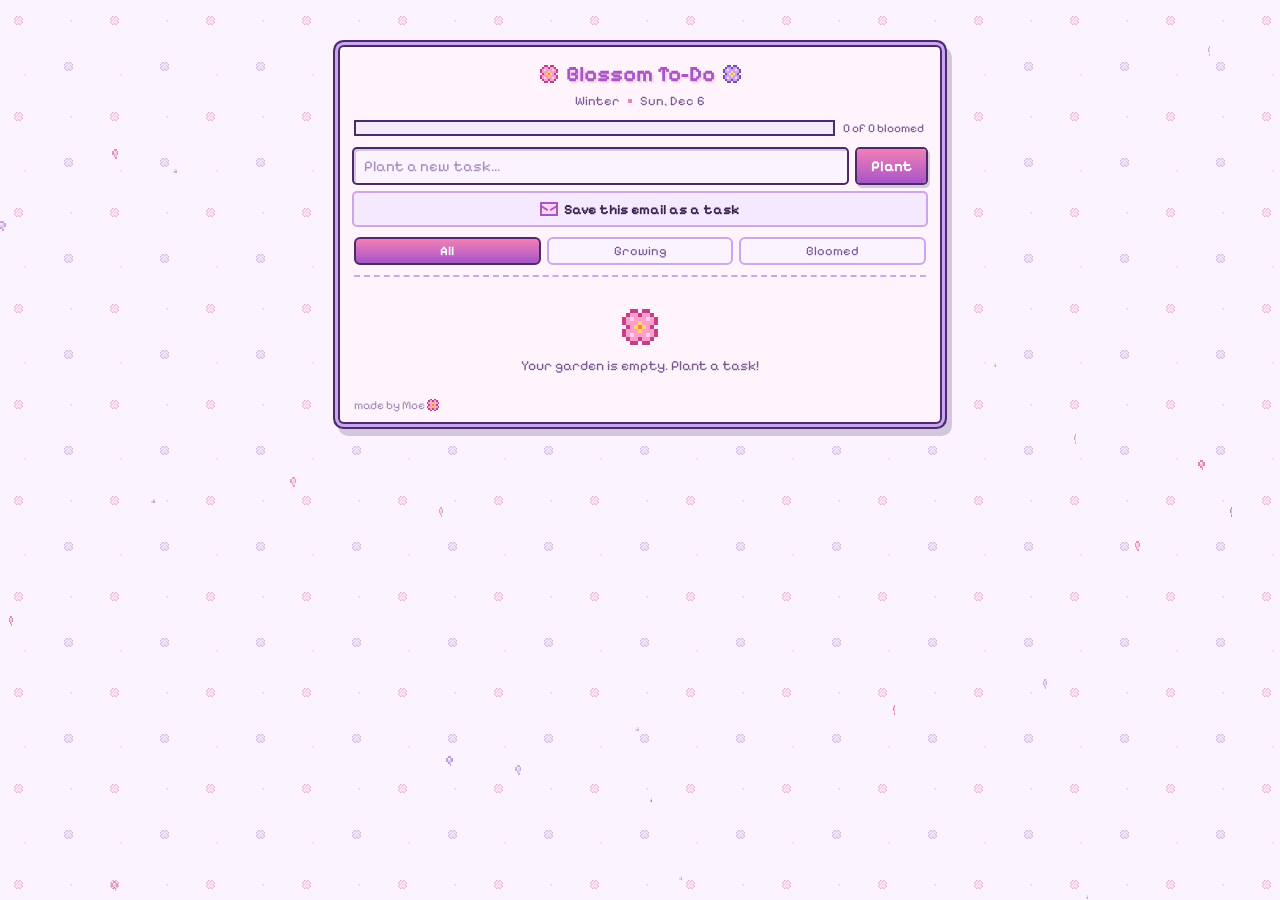
==== src/taskpane.html @ 9ad78dfc "Blossom To-Do website Co-Authored-By: Claude Opus 5.5 <noreply@anthropic.com>" ====
<!doctype html>
<html lang="en">
  <head>
    <meta charset="utf-8" />
    <meta name="viewport" content="width=device-width, initial-scale=1" />
    <title>Blossom To-Do</title>
    <script src="https://appsforoffice.microsoft.com/lib/1/hosted/office.js"></script>
    <script src="https://res.cdn.office.net/teams-js/2.22.0/js/MicrosoftTeams.min.js"></script>
    <link rel="stylesheet" href="taskpane.css" />
  </head>
  <body>
    <canvas id="petals" aria-hidden="true"></canvas>

    <main class="panel">
      <header class="title">
        <img src="../assets/img/blossom.svg" alt="" class="sprite sway" />
        <h1>Blossom To-Do</h1>
        <img src="../assets/img/blossom-lilac.svg" alt="" class="sprite sway delay" />
      </header>

      <div class="farm-date">
        <span id="season"></span>
        <span class="dot"></span>
        <span id="today"></span>
      </div>

      <section class="progress" aria-live="polite">
        <div class="progress-bar"><div id="progressFill"></div></div>
        <span id="progressText">0 of 0 bloomed</span>
      </section>

      <form id="addForm" class="add-row" autocomplete="off">
        <input id="newTask" type="text" maxlength="300" placeholder="Plant a new task..." aria-label="New task" />
        <button type="submit" class="btn btn-primary">Plant</button>
      </form>

      <button id="addEmail" type="button" class="btn btn-soft" hidden>
        <span class="env" aria-hidden="true"></span>
        <span>Save this email as a task</span>
      </button>

      <nav class="tabs" role="tablist">
        <button type="button" role="tab" data-filter="all" class="tab active">All</button>
        <button type="button" role="tab" data-filter="open" class="tab">Growing</button>
        <button type="button" role="tab" data-filter="done" class="tab">Bloomed</button>
      </nav>

      <ul id="list" class="list"></ul>

      <div id="empty" class="empty" hidden>
        <img src="../assets/img/blossom.svg" alt="" />
        <p id="emptyText">Your garden is empty. Plant a task!</p>
      </div>

      <footer>
        <button id="clearDone" type="button" class="link-btn">clear bloomed</button>
        <span class="credit">made by Moe <img src="../assets/img/blossom.svg" alt="" /></span>
      </footer>
    </main>

    <script src="taskpane.js"></script>
  </body>
</html>
---- src/taskpane.css ----
@font-face {
  font-family: "Blossom Pixel";
  src: url("../assets/fonts/PixelifySans.ttf") format("truetype");
  font-weight: 400 700;
  font-display: swap;
}

/* ---------- Palette (same as the YouTube theme) ------------------------ */

:root {
  --bg: #fbf3ff;
  --surface: #fff4fb;
  --raised: #f5e9ff;
  --hover: #ecdaff;
  --text: #3b2350;
  --text-2: #7a5a93;
  --text-3: #a68dbb;
  --accent: #a855c8;
  --accent-2: #f27fb5;
  --accent-soft: #ffd6ea;
  --frame-dark: #4a2a6b;
  --frame-mid: #c9a6ef;
  --frame-light: #f3e6ff;
  --shadow: rgba(74, 42, 107, 0.22);
  --tile: url("../assets/img/tile-light.svg");
  --check-bg: #fff;
  --check-border: var(--frame-dark);
  --font: "Blossom Pixel", "Segoe UI", sans-serif;
  color-scheme: light;
}

:root[data-theme="dark"] {
  --bg: #1d1327;
  --surface: #251932;
  --raised: #2f2041;
  --hover: #3b2852;
  --text: #f7ebff;
  --text-2: #c9addf;
  --text-3: #9a80b2;
  --accent: #d39bf7;
  --accent-2: #ff9ccb;
  --accent-soft: #4b2a4a;
  --frame-dark: #0f0818;
  --frame-mid: #8a5fb8;
  --frame-light: #3b2852;
  --shadow: rgba(0, 0, 0, 0.45);
  --tile: url("../assets/img/tile-dark.svg");
  --check-bg: var(--raised);
  --check-border: var(--frame-mid);
  color-scheme: dark;
}

* {
  box-sizing: border-box;
}

html,
body {
  margin: 0;
  min-height: 100%;
}

body {
  padding: 14px 12px 18px;
  font-family: var(--font);
  font-size: 15px;
  color: var(--text);
  background: var(--bg) var(--tile) 0 0 / 96px 96px;
  image-rendering: pixelated;
  -webkit-font-smoothing: antialiased;
}

#petals {
  position: fixed;
  inset: 0;
  width: 100vw;
  height: 100vh;
  pointer-events: none;
  z-index: 0;
}

/* ---------- Stardew-style parchment panel ----------------------------- */

.panel {
  position: relative;
  z-index: 1;
  max-width: 520px;
  margin: 7px auto;
  padding: 14px 14px 10px;
  background: var(--surface);
  border-radius: 4px;
  box-shadow:
    0 0 0 2px var(--frame-dark),
    0 0 0 5px var(--frame-mid),
    0 0 0 7px var(--frame-dark),
    5px 7px 0 7px var(--shadow);
}

.title {
  display: flex;
  align-items: center;
  justify-content: center;
  gap: 8px;
}

h1 {
  margin: 0;
  font-size: 22px;
  font-weight: 700;
  color: var(--accent);
  text-shadow: 2px 2px 0 var(--accent-soft);
  white-space: nowrap;
}

.sprite {
  width: 18px;
  height: 18px;
}
.sway {
  animation: sway 2.6s ease-in-out infinite;
}
.sway.delay {
  animation-delay: -1.3s;
}
@keyframes sway {
  0%, 100% { transform: rotate(-14deg); }
  50% { transform: rotate(14deg); }
}

.farm-date {
  display: flex;
  align-items: center;
  justify-content: center;
  gap: 8px;
  margin: 6px 0 12px;
  font-size: 13px;
  color: var(--text-2);
}
.farm-date .dot {
  width: 4px;
  height: 4px;
  background: var(--accent-2);
}

/* ---------- Progress ---------------------------------------------------- */

.progress {
  display: flex;
  align-items: center;
  gap: 10px;
  margin: 0 2px 14px;
}
.progress-bar {
  flex: 1;
  height: 12px;
  padding: 2px;
  background: var(--raised);
  box-shadow: 0 0 0 2px var(--frame-dark);
}
#progressFill {
  width: 0;
  height: 100%;
  background:
    repeating-linear-gradient(90deg, transparent 0 6px, rgba(255, 255, 255, 0.35) 6px 8px),
    linear-gradient(90deg, var(--accent-2), var(--accent));
  transition: width 0.35s steps(8);
}
#progressText {
  font-size: 12px;
  color: var(--text-2);
  white-space: nowrap;
}

/* ---------- Inputs & buttons ------------------------------------------- */

.add-row {
  display: flex;
  gap: 10px;
  margin-bottom: 10px;
}

input[type="text"] {
  flex: 1;
  min-width: 0;
  height: 34px;
  padding: 0 10px;
  font: inherit;
  color: var(--text);
  background: var(--bg);
  border: 0;
  border-radius: 3px;
  box-shadow: 0 0 0 2px var(--frame-dark), inset 2px 2px 0 var(--shadow);
  outline: none;
}
input[type="text"]::placeholder {
  color: var(--text-3);
}
input[type="text"]:focus {
  box-shadow: 0 0 0 2px var(--frame-dark), 0 0 0 4px var(--accent-2);
}

.btn {
  font: inherit;
  font-weight: 700;
  border: 0;
  border-radius: 3px;
  cursor: pointer;
  transition: transform 0.1s, filter 0.1s;
}
.btn:hover {
  transform: translateY(-1px);
  filter: brightness(1.05);
}
.btn:active {
  transform: translateY(1px);
}
.btn:focus-visible,
.tab:focus-visible,
.link-btn:focus-visible {
  outline: 2px dashed var(--accent);
  outline-offset: 3px;
}

.btn-primary {
  height: 34px;
  padding: 0 14px;
  color: #fff;
  background: linear-gradient(180deg, var(--accent-2), var(--accent));
  box-shadow: 0 0 0 2px var(--frame-dark), 2px 3px 0 2px var(--shadow);
}

.btn-soft {
  display: flex;
  align-items: center;
  justify-content: center;
  gap: 8px;
  width: 100%;
  height: 32px;
  margin: 4px 0 12px;
  font-size: 14px;
  color: var(--text);
  background: var(--raised);
  box-shadow: 0 0 0 2px var(--frame-mid);
}
.btn-soft:hover {
  background: var(--hover);
}

/* pixel envelope icon */
.env {
  position: relative;
  width: 14px;
  height: 10px;
  background: var(--accent-soft);
  box-shadow: 0 0 0 2px var(--accent);
}
.env::before,
.env::after {
  content: "";
  position: absolute;
  top: 1px;
  width: 8px;
  height: 2px;
  background: var(--accent);
}
.env::before {
  left: -1px;
  transform: rotate(32deg);
  transform-origin: left;
}
.env::after {
  right: -1px;
  transform: rotate(-32deg);
  transform-origin: right;
}

/* ---------- Tabs -------------------------------------------------------- */

.tabs {
  display: flex;
  gap: 6px;
  margin-bottom: 10px;
  border-bottom: 2px dashed var(--frame-mid);
  padding-bottom: 10px;
}
.tab {
  flex: 1;
  height: 28px;
  font: inherit;
  font-size: 13px;
  color: var(--text-2);
  background: var(--bg);
  border: 2px solid var(--frame-mid);
  border-radius: 6px;
  cursor: pointer;
}
.tab:hover {
  background: var(--hover);
}
.tab.active {
  color: #fff;
  font-weight: 700;
  background: linear-gradient(180deg, var(--accent-2), var(--accent));
  border-color: var(--frame-dark);
}

/* ---------- List -------------------------------------------------------- */

.list {
  list-style: none;
  margin: 0;
  padding: 0;
  display: flex;
  flex-direction: column;
  gap: 8px;
}

.item {
  display: flex;
  align-items: flex-start;
  gap: 10px;
  padding: 8px 8px 8px 10px;
  background: var(--bg);
  border-radius: 4px;
  box-shadow: 0 0 0 2px var(--frame-mid);
  animation: pop-in 0.22s steps(4);
}
.item:hover {
  background: var(--raised);
}
@keyframes pop-in {
  from { transform: scale(0.92); opacity: 0; }
  to { transform: scale(1); opacity: 1; }
}

/* Stardew-style pixel checkbox */
.check {
  position: relative;
  flex: none;
  width: 18px;
  height: 18px;
  margin-top: 1px;
  padding: 0;
  border: 0;
  background: var(--check-bg);
  box-shadow: 0 0 0 2px var(--check-border), inset 2px 2px 0 rgba(74, 42, 107, 0.15);
  cursor: pointer;
}
.item.done .check {
  background: var(--accent-2);
}
.item.done .check::after {
  content: "";
  position: absolute;
  left: 0;
  top: 0;
  width: 2px;
  height: 2px;
  box-shadow:
    3px 8px 0 #fff, 3px 10px 0 #fff,
    5px 10px 0 #fff, 5px 12px 0 #fff,
    7px 12px 0 #fff, 7px 10px 0 #fff,
    9px 8px 0 #fff, 9px 10px 0 #fff,
    11px 6px 0 #fff, 11px 8px 0 #fff,
    13px 4px 0 #fff, 13px 6px 0 #fff;
}
.check:focus-visible {
  outline: 2px dashed var(--accent);
  outline-offset: 4px;
}

.item-body {
  flex: 1;
  min-width: 0;
}
.item-text {
  display: block;
  line-height: 1.3;
  overflow-wrap: anywhere;
  cursor: text;
}
.item.done .item-text {
  color: var(--text-3);
  text-decoration: line-through;
  text-decoration-color: var(--accent-2);
  text-decoration-thickness: 2px;
}
.item-edit {
  width: 100%;
  height: 26px !important;
}

.item-meta {
  display: flex;
  align-items: center;
  gap: 6px;
  margin-top: 4px;
  font-size: 12px;
  color: var(--text-2);
}
.email-link {
  max-width: 100%;
  padding: 0;
  overflow: hidden;
  font: inherit;
  color: var(--accent);
  text-align: left;
  text-overflow: ellipsis;
  white-space: nowrap;
  background: none;
  border: 0;
  cursor: pointer;
}
button.email-link:hover {
  text-decoration: underline dotted;
}
span.email-link {
  cursor: default;
}

.delete {
  flex: none;
  width: 22px;
  height: 22px;
  padding: 0;
  font: inherit;
  font-size: 16px;
  line-height: 1;
  color: var(--text-3);
  background: none;
  border: 0;
  border-radius: 3px;
  cursor: pointer;
  opacity: 0;
  transition: opacity 0.12s;
}
.item:hover .delete,
.delete:focus-visible {
  opacity: 1;
}
.delete:hover {
  color: #fff;
  background: var(--accent-2);
}

.empty {
  padding: 22px 0 10px;
  text-align: center;
  color: var(--text-2);
}
.empty img {
  width: 36px;
  height: 36px;
  animation: sway 2.6s ease-in-out infinite;
}
.empty p {
  margin: 8px 0 0;
  font-size: 14px;
}

/* ---------- Footer ------------------------------------------------------ */

footer {
  display: flex;
  align-items: center;
  justify-content: space-between;
  margin-top: 14px;
  font-size: 12px;
  color: var(--text-3);
}
.link-btn {
  padding: 0;
  font: inherit;
  color: var(--text-2);
  text-decoration: underline dotted;
  background: none;
  border: 0;
  cursor: pointer;
}
.link-btn:hover {
  color: var(--accent-2);
}
.credit img {
  width: 12px;
  height: 12px;
  vertical-align: -2px;
}

@media (prefers-reduced-motion: reduce) {
  *,
  *::before,
  *::after {
    animation: none !important;
    transition: none !important;
  }
}

/* Full-size app view (Outlook app bar): give the panel some breathing room */
@media (min-width: 700px) {
  body {
    padding-top: 40px;
  }
  .panel {
    max-width: 600px;
  }
}
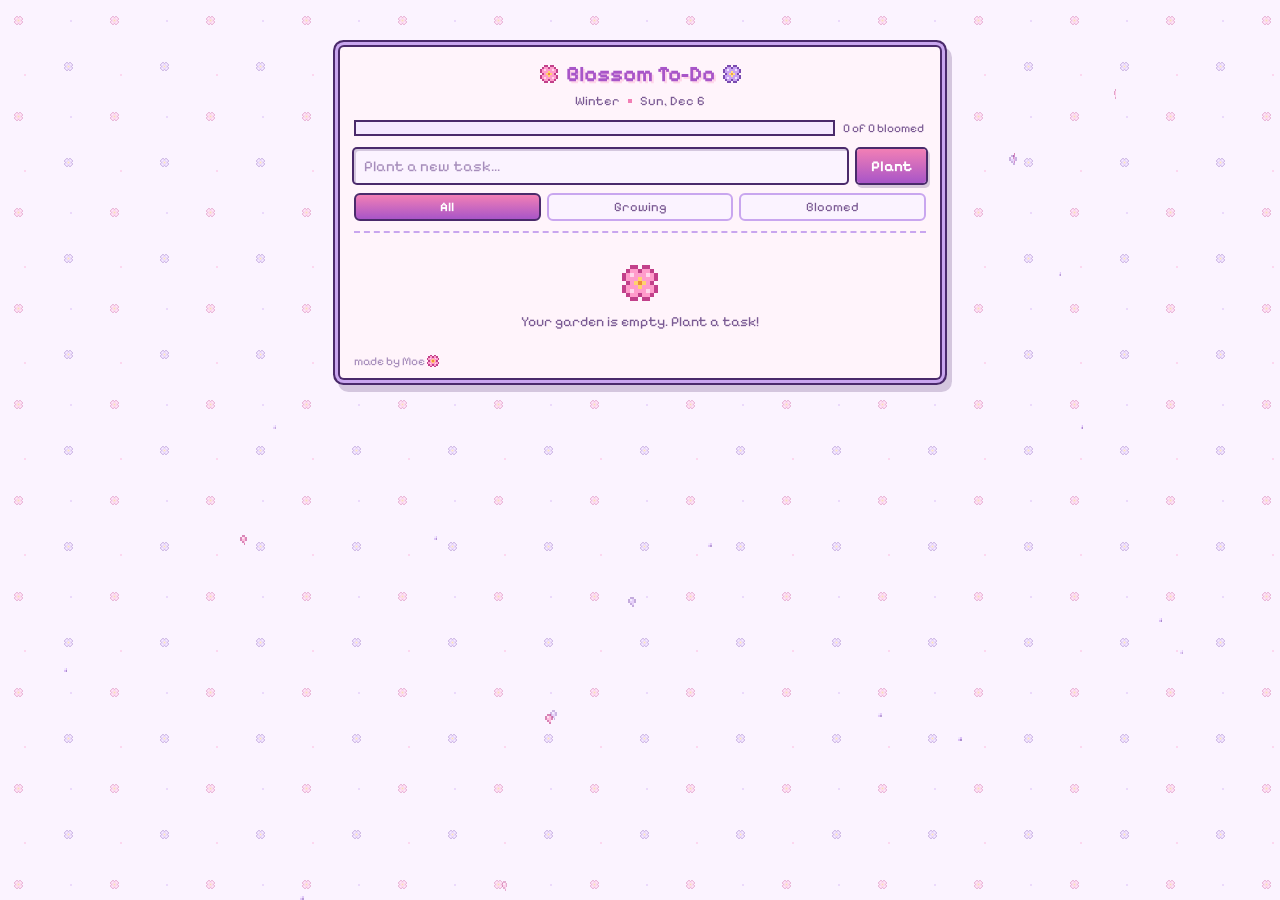
==== commit 6b33594d: "Make Blossom To-Do installable as a desktop app Co-Authored-By: Claude Opus 5.5 <noreply@anthropic.c" ====
--- a/src/taskpane.html
+++ b/src/taskpane.html
@@ -4,6 +4,11 @@
     <meta charset="utf-8" />
     <meta name="viewport" content="width=device-width, initial-scale=1" />
     <title>Blossom To-Do</title>
+    <link rel="manifest" href="app.webmanifest" />
+    <link rel="icon" href="../assets/icons/icon-32.png" />
+    <link rel="apple-touch-icon" href="../assets/icons/app-192.png" />
+    <meta name="theme-color" media="(prefers-color-scheme: light)" content="#f5e9ff" />
+    <meta name="theme-color" media="(prefers-color-scheme: dark)" content="#251932" />
     <script src="https://appsforoffice.microsoft.com/lib/1/hosted/office.js"></script>
     <script src="https://res.cdn.office.net/teams-js/2.22.0/js/MicrosoftTeams.min.js"></script>
     <link rel="stylesheet" href="taskpane.css" />
--- a/src/taskpane.css
+++ b/src/taskpane.css
@@ -54,6 +54,10 @@
   box-sizing: border-box;
 }
 
+[hidden] {
+  display: none !important;
+}
+
 html,
 body {
   margin: 0;
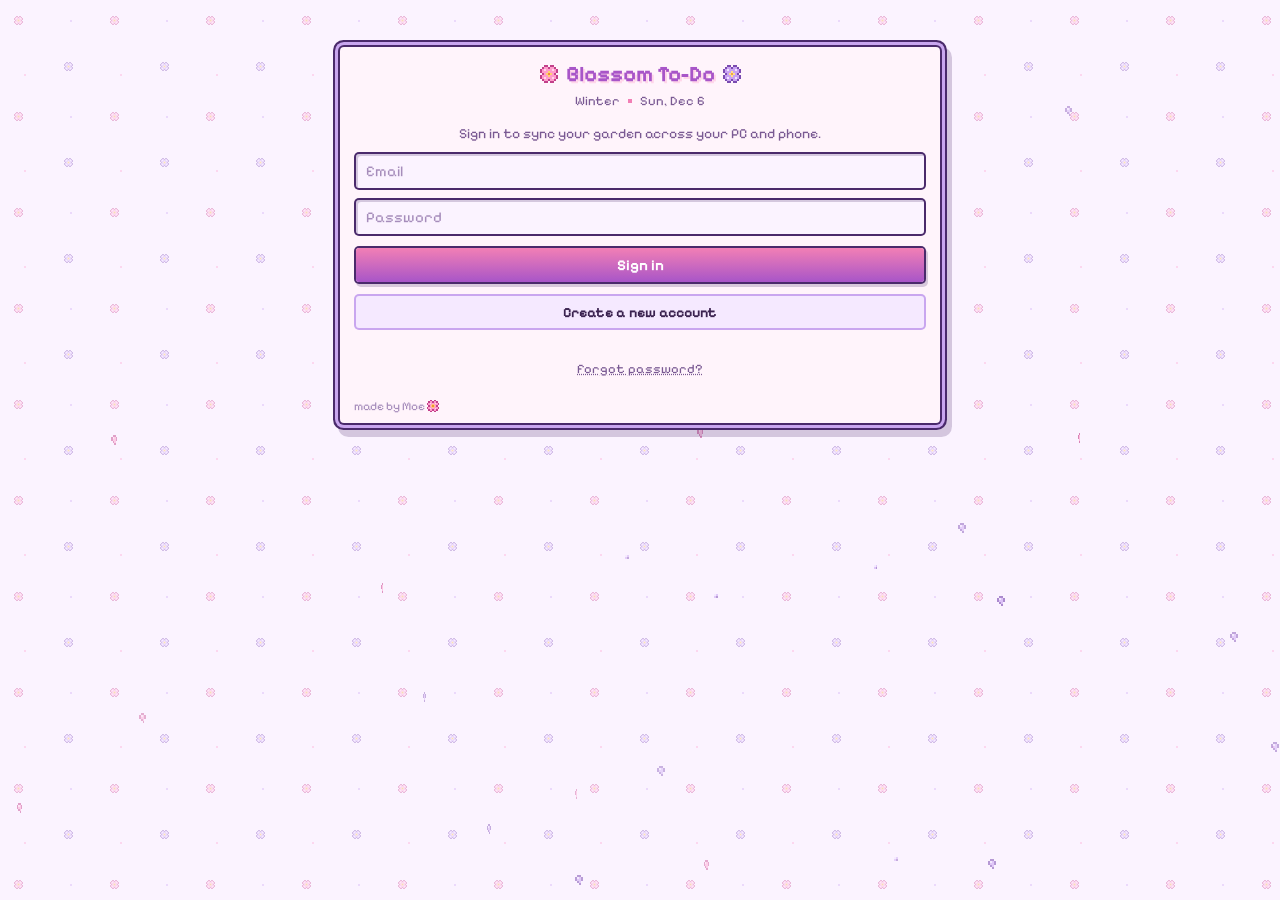
==== commit 0398abbb: "Add Blossom accounts, cloud sync and reminders Tasks now sync through Firebase between Outlook, the " ====
--- a/src/taskpane.html
+++ b/src/taskpane.html
@@ -2,7 +2,7 @@
 <html lang="en">
   <head>
     <meta charset="utf-8" />
-    <meta name="viewport" content="width=device-width, initial-scale=1" />
+    <meta name="viewport" content="width=device-width, initial-scale=1, viewport-fit=cover" />
     <title>Blossom To-Do</title>
     <link rel="manifest" href="app.webmanifest" />
     <link rel="icon" href="../assets/icons/icon-32.png" />
@@ -29,6 +29,24 @@
         <span id="today"></span>
       </div>
 
+      <div id="loadingView" class="empty" hidden>
+        <img src="../assets/img/blossom.svg" alt="" />
+        <p>Waking up the garden...</p>
+      </div>
+
+      <section id="authView" class="auth" hidden>
+        <p class="auth-intro">Sign in to sync your garden across your PC and phone.</p>
+        <form id="authForm" autocomplete="on">
+          <input id="authEmail" type="email" autocomplete="username" placeholder="Email" aria-label="Email" />
+          <input id="authPassword" type="password" autocomplete="current-password" placeholder="Password" aria-label="Password" />
+          <button type="submit" class="btn btn-primary">Sign in</button>
+        </form>
+        <button id="signUp" type="button" class="btn btn-soft">Create a new account</button>
+        <p id="authMsg" class="auth-msg" role="status"></p>
+        <button id="forgot" type="button" class="link-btn">forgot password?</button>
+      </section>
+
+      <div id="todoView" hidden>
       <section class="progress" aria-live="polite">
         <div class="progress-bar"><div id="progressFill"></div></div>
         <span id="progressText">0 of 0 bloomed</span>
@@ -56,13 +74,20 @@
         <img src="../assets/img/blossom.svg" alt="" />
         <p id="emptyText">Your garden is empty. Plant a task!</p>
       </div>
+      </div>
 
       <footer>
         <button id="clearDone" type="button" class="link-btn">clear bloomed</button>
         <span class="credit">made by Moe <img src="../assets/img/blossom.svg" alt="" /></span>
       </footer>
+      <div id="account" class="account" hidden>
+        <span id="accountEmail"></span>
+        <button id="signOut" type="button" class="link-btn">sign out</button>
+      </div>
     </main>
 
+    <script src="firebase-config.js"></script>
+    <script src="cloud.js"></script>
     <script src="taskpane.js"></script>
   </body>
 </html>
--- a/src/taskpane.css
+++ b/src/taskpane.css
@@ -65,7 +65,8 @@
 }
 
 body {
-  padding: 14px 12px 18px;
+  /* safe-area insets keep the panel clear of the Android status/nav bars */
+  padding: calc(14px + env(safe-area-inset-top, 0px)) 12px calc(18px + env(safe-area-inset-bottom, 0px));
   font-family: var(--font);
   font-size: 15px;
   color: var(--text);
@@ -183,7 +184,10 @@
   margin-bottom: 10px;
 }
 
-input[type="text"] {
+input[type="text"],
+input[type="email"],
+input[type="password"],
+input[type="datetime-local"] {
   flex: 1;
   min-width: 0;
   height: 34px;
@@ -196,10 +200,13 @@
   box-shadow: 0 0 0 2px var(--frame-dark), inset 2px 2px 0 var(--shadow);
   outline: none;
 }
-input[type="text"]::placeholder {
+input::placeholder {
   color: var(--text-3);
 }
-input[type="text"]:focus {
+input[type="text"]:focus,
+input[type="email"]:focus,
+input[type="password"]:focus,
+input[type="datetime-local"]:focus {
   box-shadow: 0 0 0 2px var(--frame-dark), 0 0 0 4px var(--accent-2);
 }
 
@@ -422,7 +429,7 @@
   cursor: default;
 }
 
-.delete {
+.icon-btn {
   flex: none;
   width: 22px;
   height: 22px;
@@ -438,13 +445,180 @@
   opacity: 0;
   transition: opacity 0.12s;
 }
-.item:hover .delete,
-.delete:focus-visible {
+.item:hover .icon-btn,
+.icon-btn:focus-visible,
+.bell.on {
   opacity: 1;
+}
+/* Phones have no hover, so keep the buttons visible */
+@media (hover: none) {
+  .icon-btn {
+    opacity: 1;
+  }
+}
+.bell {
+  display: grid;
+  place-items: center;
+}
+.bell:hover,
+.bell.on {
+  color: var(--accent);
+}
+.bell:hover {
+  background: var(--hover);
 }
 .delete:hover {
   color: #fff;
   background: var(--accent-2);
+}
+
+/* 6x6 pixel bell drawn with box-shadows, in the current text color */
+.bell-icon {
+  position: relative;
+  display: inline-block;
+  width: 12px;
+  height: 12px;
+  flex: none;
+}
+.bell-icon::before {
+  content: "";
+  position: absolute;
+  left: 0;
+  top: 0;
+  width: 2px;
+  height: 2px;
+  color: inherit;
+  box-shadow:
+    4px 0 0, 6px 0 0,
+    2px 2px 0, 4px 2px 0, 6px 2px 0, 8px 2px 0,
+    2px 4px 0, 4px 4px 0, 6px 4px 0, 8px 4px 0,
+    2px 6px 0, 4px 6px 0, 6px 6px 0, 8px 6px 0,
+    0 8px 0, 2px 8px 0, 4px 8px 0, 6px 8px 0, 8px 8px 0, 10px 8px 0,
+    4px 10px 0, 6px 10px 0;
+}
+
+.remind-chip {
+  display: inline-flex;
+  align-items: center;
+  gap: 4px;
+  padding: 1px 6px;
+  color: var(--accent);
+  background: var(--raised);
+  border-radius: 3px;
+  box-shadow: 0 0 0 1px var(--frame-mid);
+  white-space: nowrap;
+}
+.remind-chip .bell-icon {
+  transform: scale(0.75);
+}
+.remind-chip.late {
+  color: #fff;
+  background: var(--accent-2);
+}
+.item.done .remind-chip {
+  opacity: 0.6;
+}
+
+.remind-row {
+  display: flex;
+  flex-direction: column;
+  gap: 8px;
+  margin-top: 8px;
+  padding: 8px;
+  background: var(--raised);
+  border-radius: 3px;
+  box-shadow: 0 0 0 2px var(--frame-mid);
+}
+.remind-quick {
+  display: flex;
+  flex-wrap: wrap;
+  gap: 6px;
+}
+.chip-btn {
+  padding: 3px 8px;
+  font: inherit;
+  font-size: 12px;
+  color: var(--text);
+  background: var(--bg);
+  border: 2px solid var(--frame-mid);
+  border-radius: 6px;
+  cursor: pointer;
+}
+.chip-btn:hover {
+  background: var(--hover);
+}
+.remind-pick {
+  display: flex;
+  gap: 8px;
+}
+.remind-pick input {
+  height: 30px;
+  font-size: 13px;
+}
+.btn-small {
+  height: 30px;
+  padding: 0 12px;
+}
+.remind-actions {
+  display: flex;
+  gap: 12px;
+  font-size: 12px;
+}
+
+/* ---------- Sign in ----------------------------------------------------- */
+
+.auth {
+  padding: 4px 2px 8px;
+}
+.auth.busy {
+  opacity: 0.6;
+  pointer-events: none;
+}
+.auth-intro {
+  margin: 0 0 12px;
+  font-size: 14px;
+  text-align: center;
+  color: var(--text-2);
+}
+#authForm {
+  display: flex;
+  flex-direction: column;
+  gap: 12px;
+}
+#authForm input {
+  flex: none;
+}
+#authForm .btn-primary {
+  margin-top: 2px;
+}
+.auth .btn-soft {
+  margin-top: 14px;
+}
+.auth-msg {
+  min-height: 1em;
+  margin: 0 0 8px;
+  font-size: 13px;
+  text-align: center;
+  color: var(--accent-2);
+}
+.auth-msg.ok {
+  color: var(--accent);
+}
+.auth .link-btn {
+  display: block;
+  margin: 0 auto;
+  font-size: 13px;
+}
+
+.account {
+  display: flex;
+  align-items: center;
+  justify-content: center;
+  gap: 10px;
+  margin-top: 8px;
+  font-size: 12px;
+  color: var(--text-3);
+  overflow-wrap: anywhere;
 }
 
 .empty {
